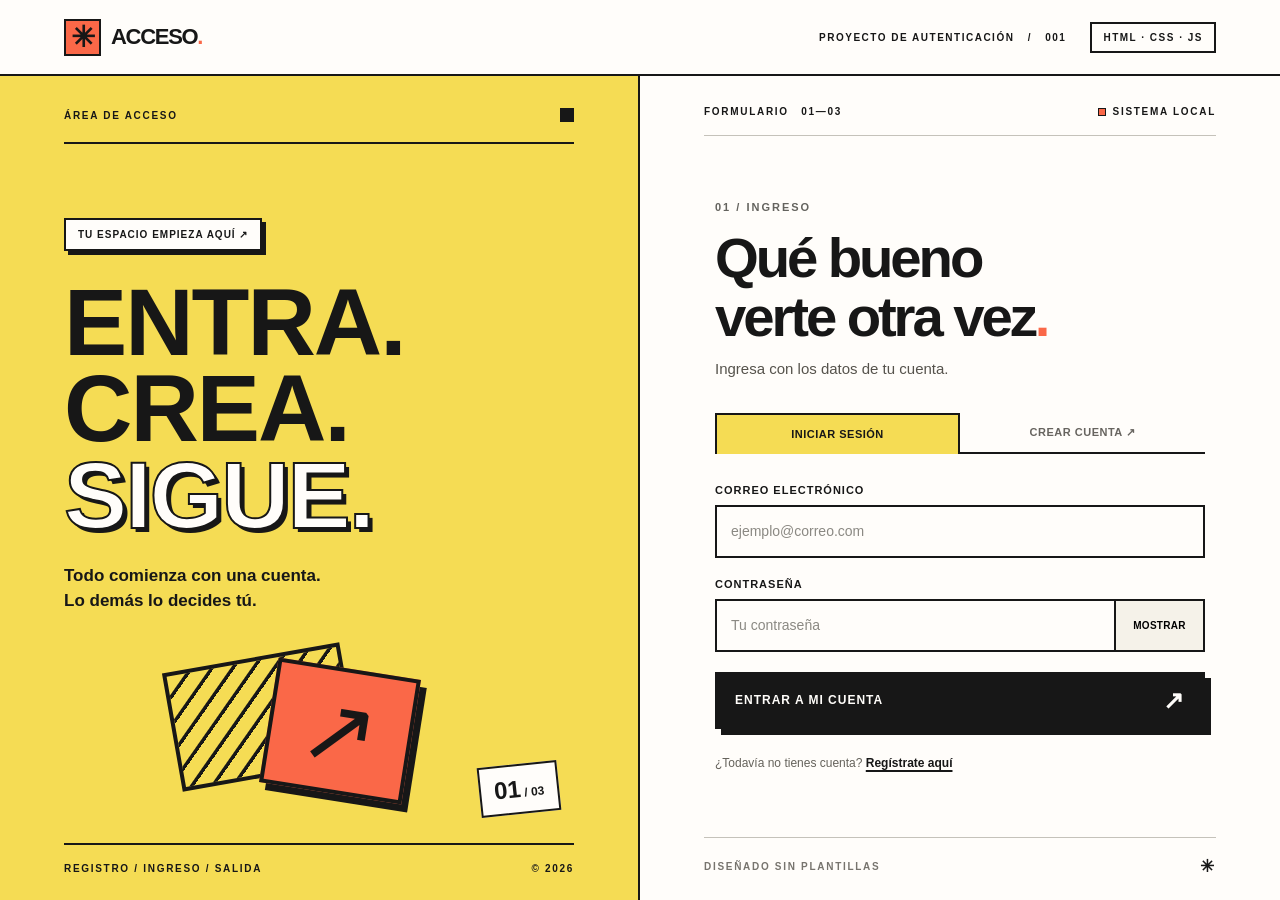
==== pages/bienvenida.html @ 9bf62d39 "change-to-the-front-end-project-structure" ====
<!doctype html>
<html lang="es">
  <head>
    <meta charset="UTF-8" />
    <meta name="viewport" content="width=device-width, initial-scale=1.0" />
    <meta
      name="description"
      content="Proyecto de autenticación desarrollado con HTML, CSS y JavaScript puro."
    />
    <meta name="robots" content="noindex" />
    <title>Mi espacio</title>

    <link rel="stylesheet" href="../styles/style.css" />
    <script src="../logic/api.js" defer></script>
    <script src="../logic/utils.js" defer></script>
    <script src="../logic/sesion.js" defer></script>
    <script src="../logic/bienvenida.js" defer></script>
  </head>
  <body class="verificando">
    <header class="barra-superior">
      <a class="marca" href="bienvenida.html" aria-label="Ir a mi espacio">
        <span class="marca-simbolo" aria-hidden="true">✳</span>
        <span>ACCESO<span class="marca-punto">.</span></span>
      </a>
      <span class="etiqueta-proyecto"
        >PROYECTO DE AUTENTICACIÓN <span aria-hidden="true">/</span> 001</span
      >
      <span class="etiqueta-tecnologia">HTML · CSS · JS</span>
    </header>

    <main class="distribucion">
      <aside class="panel-editorial" aria-label="Presentación de la aplicación">
        <div class="panel-superior">
          <span>ÁREA PRIVADA</span>
          <span class="indicador-negro" aria-hidden="true"></span>
        </div>

        <div class="panel-centro">
          <span class="mini-etiqueta">TU ESPACIO EMPIEZA AQUÍ ↗</span>
          <h1>
            ENTRA.<br />CREA.<br /><span class="palabra-resaltada">SIGUE.</span>
          </h1>
          <p>Todo comienza con una cuenta.<br />Lo demás lo decides tú.</p>
        </div>

        <div class="composicion-grafica" aria-hidden="true">
          <div class="marco-atras"></div>
          <div class="cuadro-coral">↗</div>
          <div class="estampilla">03<span> / 03</span></div>
        </div>

        <div class="panel-inferior">
          <span>REGISTRO / INGRESO / SALIDA</span>
          <span>© 2026</span>
        </div>
      </aside>

      <div class="zona-acceso">
        <div class="zona-superior">
          <span class="numeracion">FORMULARIO <strong>03—03</strong></span>
          <span class="punto-estado"
            ><span aria-hidden="true"></span> SISTEMA LOCAL</span
          >
        </div>

        <section class="pantalla" aria-labelledby="titulo-bienvenida">
          <span class="categoria">03 / MI ESPACIO</span>
          <div class="estado-autenticado">
            <span aria-hidden="true">●</span> SESIÓN ACTIVA
          </div>
          <h2 id="titulo-bienvenida">
            Ya estás<br />dentro<span class="punto-naranja">.</span>
          </h2>
          <p class="texto-intro" id="saludo-usuario">
            Bienvenido a tu espacio.
          </p>

          <div id="aviso-bienvenida" class="aviso" role="alert" hidden></div>

          <div class="ficha-usuario">
            <div class="ficha-encabezado">
              <span>FICHA DE USUARIO</span>
              <span aria-hidden="true">↗</span>
            </div>
            <div class="ficha-fila">
              <span>01 / NOMBRE</span>
              <strong id="nombre-usuario">—</strong>
            </div>
            <div class="ficha-fila">
              <span>02 / CORREO</span>
              <strong id="correo-usuario">—</strong>
            </div>
            <div class="ficha-fila">
              <span>03 / ESTADO</span>
              <strong>ACCESO AUTORIZADO</strong>
            </div>
          </div>

          <button
            type="button"
            id="boton-salir"
            class="boton-principal boton-salir"
          >
            CERRAR SESIÓN <span aria-hidden="true">↗</span>
          </button>
          <p class="nota-inferior">
            Al salir, esta página dejará de estar disponible.
          </p>
        </section>

        <div class="zona-pie">
          <span>DISEÑADO SIN PLANTILLAS</span>
          <span aria-hidden="true">✳</span>
        </div>
      </div>
    </main>
  </body>
</html>
---- styles/style.css ----
/* =========================================================
   1. COLORES Y MEDIDAS
   Cambia estos valores para personalizar toda la página.
   ========================================================= */
:root {
  --amarillo: #f5dc54;
  --coral: #fa6848;
  --negro: #171717;
  --blanco: #fffdfa;
  --crema: #f5f2e9;
  --gris: #64635e;
  --borde: 2px solid var(--negro);
  --sombra: 6px 6px 0 var(--negro);
}

/* =========================================================
   2. CONFIGURACIÓN GENERAL
   ========================================================= */
* { box-sizing: border-box; }

html { scroll-behavior: smooth; }

body {
  margin: 0;
  background: var(--crema);
  color: var(--negro);
  font-family: Arial, Helvetica, sans-serif;
}

button, input { font: inherit; }
button { cursor: pointer; }
a { color: inherit; }
[hidden] { display: none !important; }

/* Páginas privadas: contenido oculto hasta confirmar la sesión. */
body.verificando { visibility: hidden; }

:focus-visible {
  outline: 3px solid var(--coral);
  outline-offset: 3px;
}

/* =========================================================
   3. ENCABEZADO
   ========================================================= */
.barra-superior {
  min-height: 76px;
  display: flex;
  align-items: center;
  gap: 24px;
  padding: 14px 5%;
  background: var(--blanco);
  border-bottom: var(--borde);
}

.marca {
  display: inline-flex;
  align-items: center;
  gap: 10px;
  font-weight: 900;
  font-size: 22px;
  letter-spacing: -1.3px;
  text-decoration: none;
}

.marca-simbolo {
  width: 37px;
  height: 37px;
  display: grid;
  place-items: center;
  background: var(--coral);
  border: var(--borde);
  font-size: 29px;
  line-height: 1;
}

.marca-punto, .punto-naranja { color: var(--coral); }

.etiqueta-proyecto, .etiqueta-tecnologia {
  font-size: 10px;
  font-weight: 800;
  letter-spacing: 1.5px;
}

.etiqueta-proyecto { margin-left: auto; }
.etiqueta-proyecto span { padding: 0 9px; }
.etiqueta-tecnologia { border: var(--borde); padding: 8px 11px; }

/* =========================================================
   4. DISTRIBUCIÓN DE LAS DOS COLUMNAS
   ========================================================= */
.distribucion {
  display: grid;
  grid-template-columns: minmax(0, 1fr) minmax(0, 1fr);
  min-height: calc(100vh - 76px);
}

/* =========================================================
   5. PANEL IZQUIERDO (AMARILLO)
   ========================================================= */
.panel-editorial {
  background: var(--amarillo);
  border-right: var(--borde);
  padding: 32px clamp(26px, 5vw, 84px) 26px;
  position: relative;
  overflow: hidden;
  display: flex;
  flex-direction: column;
  justify-content: space-between;
  min-height: 730px;
}

.panel-superior, .panel-inferior, .zona-superior, .zona-pie {
  display: flex;
  align-items: center;
  justify-content: space-between;
  gap: 12px;
  font-size: 10px;
  font-weight: 900;
  letter-spacing: 1.7px;
}

.panel-superior { border-bottom: var(--borde); padding-bottom: 20px; }
.indicador-negro { background: var(--negro); width: 14px; height: 14px; }
.panel-centro { position: relative; z-index: 2; margin-top: 70px; }

.mini-etiqueta {
  display: inline-block;
  border: var(--borde);
  padding: 9px 12px;
  background: var(--blanco);
  box-shadow: 4px 4px 0 var(--negro);
  font-size: 10px;
  font-weight: 900;
  letter-spacing: 1px;
}

.panel-centro h1 {
  font-family: Impact, "Arial Black", Arial, sans-serif;
  font-size: clamp(68px, 7.4vw, 126px);
  line-height: .91;
  letter-spacing: -2px;
  margin: 28px 0 25px;
  font-weight: 900;
}

.palabra-resaltada {
  color: var(--blanco);
  -webkit-text-stroke: 2px var(--negro);
  text-shadow: 4px 4px 0 var(--negro);
}

.panel-centro p {
  font-size: 17px;
  line-height: 1.5;
  font-weight: 700;
  margin: 0;
  max-width: 360px;
}

/* Ilustración geométrica creada con CSS. */
.composicion-grafica {
  height: 170px;
  position: relative;
  margin-top: 26px;
  flex-shrink: 0;
}

.marco-atras {
  position: absolute;
  width: 180px;
  height: 120px;
  border: 4px solid var(--negro);
  left: 21%;
  top: 13px;
  transform: rotate(-10deg);
  background: repeating-linear-gradient(
    135deg,
    transparent 0,
    transparent 13px,
    var(--negro) 14px,
    var(--negro) 17px
  );
}

.cuadro-coral {
  position: absolute;
  width: 144px;
  height: 126px;
  border: 4px solid var(--negro);
  background: var(--coral);
  left: 40%;
  top: 24px;
  display: grid;
  place-items: center;
  font-size: 93px;
  line-height: 1;
  transform: rotate(9deg);
  box-shadow: 7px 7px 0 var(--negro);
}

.estampilla {
  position: absolute;
  right: 3%;
  bottom: 0;
  background: var(--blanco);
  border: var(--borde);
  padding: 9px 13px;
  font-weight: 900;
  font-size: 24px;
  transform: rotate(-6deg);
}

.estampilla span { font-size: 12px; }
.panel-inferior { border-top: var(--borde); padding-top: 18px; margin-top: 25px; }

/* =========================================================
   6. COLUMNA DERECHA
   ========================================================= */
.zona-acceso {
  background: var(--blanco);
  padding: 30px clamp(26px, 5vw, 90px) 23px;
  display: flex;
  flex-direction: column;
  min-width: 0;
}

.zona-superior { padding-bottom: 18px; border-bottom: 1px solid #c5c2ba; }
.numeracion strong { margin-left: 8px; }
.punto-estado { display: inline-flex; align-items: center; gap: 7px; }
.punto-estado span { width: 8px; height: 8px; background: var(--coral); border: 1px solid var(--negro); }

.pantalla {
  width: min(100%, 490px);
  margin: auto;
  padding: 48px 0 54px;
}

.categoria {
  color: var(--gris);
  font-weight: 900;
  letter-spacing: 2px;
  font-size: 11px;
}

.pantalla h2 {
  font-size: clamp(38px, 4.4vw, 62px);
  letter-spacing: -3.1px;
  line-height: 1.04;
  margin: 14px 0 12px;
  font-weight: 900;
}

.texto-intro { color: #56534c; font-size: 15px; margin: 0 0 32px; line-height: 1.5; }

/* =========================================================
   7. PESTAÑAS DE REGISTRO E INGRESO
   ========================================================= */
.pestanas { display: grid; grid-template-columns: 1fr 1fr; margin-bottom: 30px; border-bottom: var(--borde); }
.pestana {
  padding: 13px 8px;
  font-size: 11px;
  font-weight: 900;
  text-align: center;
  text-decoration: none;
  color: #67645f;
  letter-spacing: .5px;
}
.pestana:hover { color: var(--negro); background: #f4f0e6; }
.pestana-activa { color: var(--negro); border: var(--borde); border-bottom: 0; background: var(--amarillo); margin-bottom: -2px; }
.pestana-activa:hover { background: var(--amarillo); }

/* =========================================================
   8. FORMULARIOS Y CAMPOS
   ========================================================= */
.grupo-campo { margin-bottom: 20px; }
.grupo-campo label {
  display: block;
  font-size: 11px;
  font-weight: 900;
  letter-spacing: 1px;
  margin-bottom: 9px;
}

.grupo-campo input {
  width: 100%;
  height: 53px;
  border: var(--borde);
  border-radius: 0;
  background: var(--blanco);
  padding: 0 14px;
  outline: none;
  color: var(--negro);
  font-size: 14px;
  transition: background .15s;
}

.grupo-campo input:focus { background: #fff9db; box-shadow: 3px 3px 0 var(--negro); }
.grupo-campo input::placeholder { color: #8b8983; }
.grupo-campo input[aria-invalid="true"] { border-color: #bc3b25; background: #fff1ec; }

.campo-con-boton { display: flex; align-items: stretch; }
.campo-con-boton input { border-right: 0; min-width: 0; }
.alternar-clave {
  width: 91px;
  flex-shrink: 0;
  background: var(--crema);
  border: var(--borde);
  padding: 0 8px;
  font-weight: 900;
  font-size: 10px;
  letter-spacing: .3px;
}
.alternar-clave:hover { background: var(--amarillo); }

.reglas-clave {
  display: flex;
  gap: 9px;
  flex-wrap: wrap;
  margin: -6px 0 19px;
  padding: 0;
  list-style: none;
}

.reglas-clave li {
  font-size: 9px;
  font-weight: 900;
  letter-spacing: .3px;
  padding: 6px 7px;
  border: 1px solid #a8a59e;
  color: #77736d;
}
.reglas-clave li.cumplida { background: var(--amarillo); color: var(--negro); border-color: var(--negro); }
.reglas-clave li.cumplida::before { content: "✓ "; }

/* =========================================================
   9. BOTONES, ALERTAS Y ENLACES
   ========================================================= */
.boton-principal {
  background: var(--negro);
  color: var(--blanco);
  border: var(--borde);
  width: 100%;
  min-height: 57px;
  display: flex;
  justify-content: space-between;
  align-items: center;
  padding: 0 18px;
  margin-top: 10px;
  box-shadow: var(--sombra);
  font-weight: 900;
  font-size: 12px;
  letter-spacing: 1px;
  transition: transform .12s, box-shadow .12s, background .12s;
}

.boton-principal span { font-size: 25px; line-height: 1; }
.boton-principal:hover { background: var(--coral); color: var(--negro); }
.boton-principal:active { transform: translate(4px, 4px); box-shadow: 2px 2px 0 var(--negro); }
.boton-principal:disabled { opacity: .65; cursor: wait; }

.nota-inferior { font-size: 12px; margin: 27px 0 0; color: #65625b; }
.nota-inferior a { color: var(--negro); font-weight: 800; text-decoration-thickness: 2px; text-underline-offset: 3px; }

.aviso {
  padding: 12px 14px;
  background: #ffe5df;
  border: var(--borde);
  margin-bottom: 21px;
  font-size: 13px;
  line-height: 1.5;
  font-weight: 700;
}
.aviso.exito { background: #e8f5ca; }

/* =========================================================
   10. PANTALLA DE BIENVENIDA
   ========================================================= */
.estado-autenticado {
  display: inline-block;
  margin-top: 24px;
  background: var(--amarillo);
  border: var(--borde);
  padding: 9px 12px;
  font-size: 11px;
  font-weight: 900;
  letter-spacing: 1px;
}
.estado-autenticado span { color: #1d691a; margin-right: 6px; }

.ficha-usuario { border: var(--borde); box-shadow: var(--sombra); margin: 35px 0 28px; }
.ficha-encabezado {
  display: flex;
  align-items: center;
  justify-content: space-between;
  background: var(--coral);
  border-bottom: var(--borde);
  padding: 12px 16px;
  font-weight: 900;
  font-size: 11px;
  letter-spacing: 1px;
}
.ficha-encabezado span:last-child { font-size: 25px; }
.ficha-fila { padding: 16px; border-bottom: 1px solid #c6c1b7; display: grid; gap: 7px; }
.ficha-fila:last-child { border-bottom: 0; }
.ficha-fila > span { font-size: 10px; font-weight: 900; letter-spacing: 1px; color: var(--gris); }
.ficha-fila strong { font-size: 16px; overflow-wrap: anywhere; }
.boton-salir { background: var(--coral); color: var(--negro); }
.boton-salir:hover { background: var(--amarillo); }

.zona-pie { border-top: 1px solid #c5c2ba; padding-top: 18px; color: #77746e; }
.zona-pie > span:last-child { color: var(--negro); font-size: 17px; }

/* =========================================================
   11. ADAPTACIÓN A CELULARES Y TABLETAS
   ========================================================= */
@media (max-width: 950px) {
  .distribucion { grid-template-columns: 1fr; }
  .panel-editorial { min-height: 355px; border-right: 0; border-bottom: var(--borde); padding: 23px 6%; }
  .panel-centro { margin-top: 34px; }
  .panel-centro h1 { font-size: clamp(52px, 9vw, 86px); margin: 17px 0 12px; }
  .panel-centro p { font-size: 14px; }
  .composicion-grafica { position: absolute; right: 2%; bottom: 35px; width: 230px; opacity: .8; transform: scale(.77); transform-origin: right bottom; }
  .panel-inferior { margin-top: 22px; }
  .zona-acceso { min-height: 720px; padding: 25px 6%; }
  .pantalla { padding: 55px 0; }
}

@media (max-width: 560px) {
  .barra-superior { min-height: 64px; padding: 10px 5%; }
  .marca { font-size: 19px; }
  .marca-simbolo { width: 32px; height: 32px; font-size: 24px; }
  .etiqueta-proyecto { display: none; }
  .etiqueta-tecnologia { margin-left: auto; font-size: 9px; }
  .panel-editorial { min-height: 312px; }
  .panel-centro h1 { font-size: clamp(51px, 12vw, 75px); }
  .panel-centro p { max-width: 210px; font-size: 12px; }
  .composicion-grafica { right: -45px; bottom: 20px; transform: scale(.58); opacity: .55; }
  .panel-inferior { font-size: 8px; }
  .zona-acceso { min-height: 650px; }
  .pantalla h2 { font-size: 42px; letter-spacing: -2px; }
  .pestana { font-size: 10px; }
  .zona-superior, .zona-pie { font-size: 9px; }
}
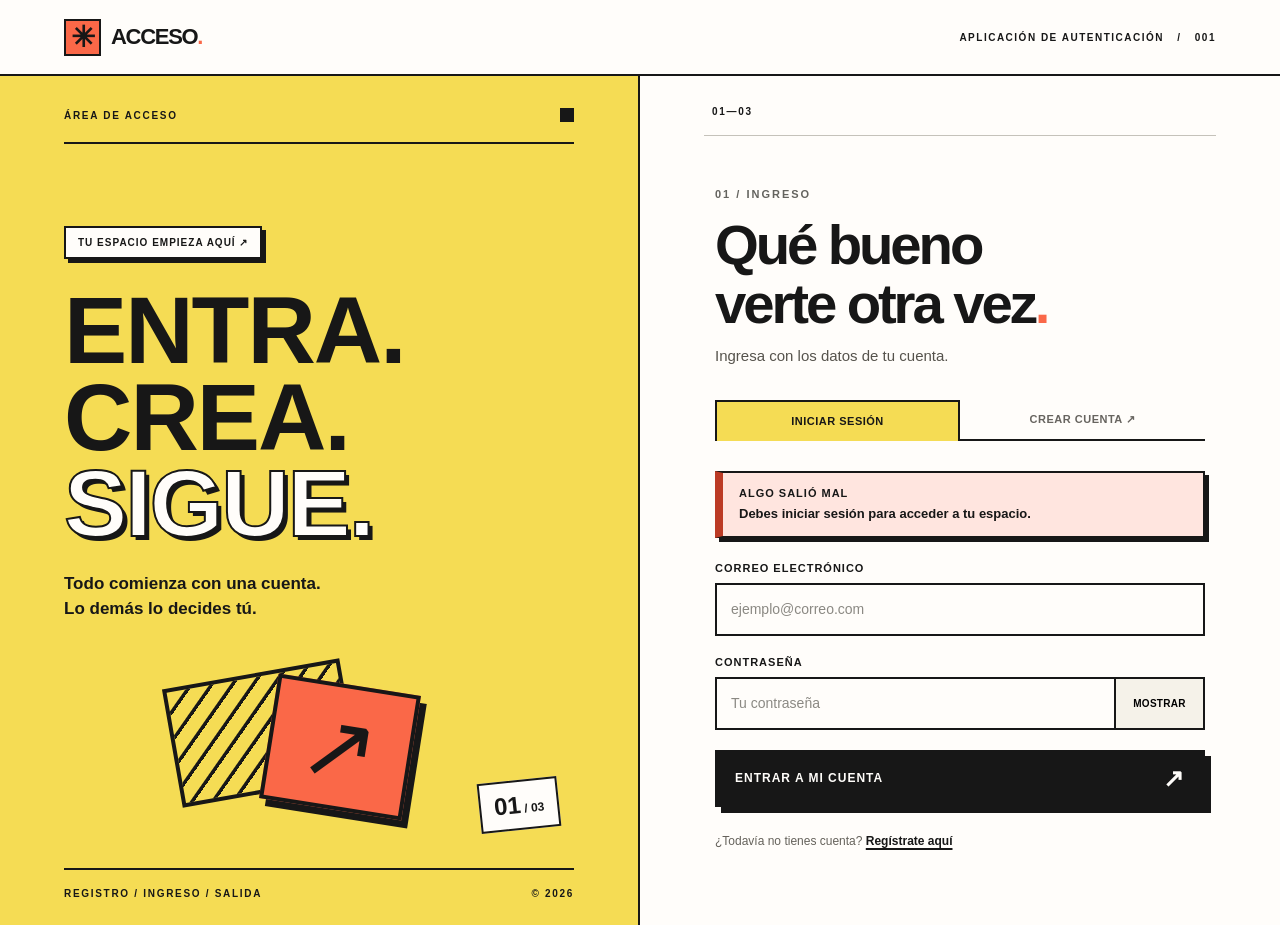
==== commit b8112eec: "stable-frontend-version" ====
--- a/pages/bienvenida.html
+++ b/pages/bienvenida.html
@@ -8,6 +8,7 @@
       content="Proyecto de autenticación desarrollado con HTML, CSS y JavaScript puro."
     />
     <meta name="robots" content="noindex" />
+    <meta http-equiv="Cache-Control" content="no-store" />
     <title>Mi espacio</title>
 
     <link rel="stylesheet" href="../styles/style.css" />
@@ -16,103 +17,113 @@
     <script src="../logic/sesion.js" defer></script>
     <script src="../logic/bienvenida.js" defer></script>
   </head>
-  <body class="verificando">
+  <body class="verificando pagina-completa">
     <header class="barra-superior">
       <a class="marca" href="bienvenida.html" aria-label="Ir a mi espacio">
         <span class="marca-simbolo" aria-hidden="true">✳</span>
         <span>ACCESO<span class="marca-punto">.</span></span>
       </a>
       <span class="etiqueta-proyecto"
-        >PROYECTO DE AUTENTICACIÓN <span aria-hidden="true">/</span> 001</span
+        >APLICACIÓN DE AUTENTICACIÓN <span aria-hidden="true">/</span> 001</span
       >
-      <span class="etiqueta-tecnologia">HTML · CSS · JS</span>
+      <button type="button" class="boton-barra" data-accion="salir">
+        CERRAR SESIÓN <span aria-hidden="true">↗</span>
+      </button>
     </header>
 
-    <main class="distribucion">
-      <aside class="panel-editorial" aria-label="Presentación de la aplicación">
-        <div class="panel-superior">
-          <span>ÁREA PRIVADA</span>
-          <span class="indicador-negro" aria-hidden="true"></span>
+    <main class="espacio">
+      <section class="espacio-hero" aria-labelledby="titulo-bienvenida">
+        <div class="espacio-hero-superior">
+          <span class="mini-etiqueta">03 / MI ESPACIO</span>
+          <span class="estado-autenticado">
+            <span aria-hidden="true">●</span> SESIÓN ACTIVA
+          </span>
         </div>
 
-        <div class="panel-centro">
-          <span class="mini-etiqueta">TU ESPACIO EMPIEZA AQUÍ ↗</span>
-          <h1>
-            ENTRA.<br />CREA.<br /><span class="palabra-resaltada">SIGUE.</span>
+        <div class="espacio-hero-centro">
+          <h1 id="titulo-bienvenida">
+            Bienvenido,<br /><span id="nombre-saludo" class="nombre-saludo">—</span
+            ><span class="punto-naranja">.</span>
           </h1>
-          <p>Todo comienza con una cuenta.<br />Lo demás lo decides tú.</p>
+          <div class="avatar" aria-hidden="true">
+            <span id="iniciales-usuario">?</span>
+          </div>
         </div>
 
-        <div class="composicion-grafica" aria-hidden="true">
-          <div class="marco-atras"></div>
-          <div class="cuadro-coral">↗</div>
-          <div class="estampilla">03<span> / 03</span></div>
-        </div>
+        <p class="espacio-hero-texto">
+          Ya estás dentro. Esta página solo está disponible mientras tu sesión siga activa.
+        </p>
+      </section>
 
-        <div class="panel-inferior">
-          <span>REGISTRO / INGRESO / SALIDA</span>
-          <span>© 2026</span>
-        </div>
-      </aside>
+      <div class="espacio-contenido">
+        <div id="aviso-bienvenida" class="aviso" role="alert" hidden></div>
 
-      <div class="zona-acceso">
-        <div class="zona-superior">
-          <span class="numeracion">FORMULARIO <strong>03—03</strong></span>
-          <span class="punto-estado"
-            ><span aria-hidden="true"></span> SISTEMA LOCAL</span
-          >
-        </div>
-
-        <section class="pantalla" aria-labelledby="titulo-bienvenida">
-          <span class="categoria">03 / MI ESPACIO</span>
-          <div class="estado-autenticado">
-            <span aria-hidden="true">●</span> SESIÓN ACTIVA
-          </div>
-          <h2 id="titulo-bienvenida">
-            Ya estás<br />dentro<span class="punto-naranja">.</span>
-          </h2>
-          <p class="texto-intro" id="saludo-usuario">
-            Bienvenido a tu espacio.
-          </p>
-
-          <div id="aviso-bienvenida" class="aviso" role="alert" hidden></div>
-
-          <div class="ficha-usuario">
+        <div class="espacio-tarjetas">
+          <article class="tarjeta">
             <div class="ficha-encabezado">
-              <span>FICHA DE USUARIO</span>
+              <span>01 / FICHA DE USUARIO</span>
               <span aria-hidden="true">↗</span>
             </div>
             <div class="ficha-fila">
-              <span>01 / NOMBRE</span>
+              <span>NOMBRE</span>
               <strong id="nombre-usuario">—</strong>
             </div>
             <div class="ficha-fila">
-              <span>02 / CORREO</span>
+              <span>CORREO</span>
               <strong id="correo-usuario">—</strong>
             </div>
             <div class="ficha-fila">
-              <span>03 / ESTADO</span>
+              <span>IDENTIFICADOR</span>
+              <strong id="id-usuario">—</strong>
+            </div>
+          </article>
+
+          <article class="tarjeta">
+            <div class="ficha-encabezado encabezado-amarillo">
+              <span>02 / ESTADO DE LA SESIÓN</span>
+              <span aria-hidden="true">●</span>
+            </div>
+            <div class="ficha-fila">
+              <span>ESTADO</span>
               <strong>ACCESO AUTORIZADO</strong>
             </div>
-          </div>
+            <div class="ficha-fila">
+              <span>VERIFICADA A LAS</span>
+              <strong id="hora-ingreso">—</strong>
+            </div>
+            <div class="ficha-fila">
+              <span>EXPIRACIÓN</span>
+              <strong>Tras 30 minutos de inactividad</strong>
+            </div>
+          </article>
 
-          <button
-            type="button"
-            id="boton-salir"
-            class="boton-principal boton-salir"
-          >
-            CERRAR SESIÓN <span aria-hidden="true">↗</span>
-          </button>
-          <p class="nota-inferior">
-            Al salir, esta página dejará de estar disponible.
-          </p>
-        </section>
-
-        <div class="zona-pie">
-          <span>DISEÑADO SIN PLANTILLAS</span>
-          <span aria-hidden="true">✳</span>
+          <article class="tarjeta tarjeta-salida">
+            <div class="ficha-encabezado encabezado-negro">
+              <span>03 / SALIDA</span>
+              <span aria-hidden="true">✳</span>
+            </div>
+            <div class="tarjeta-cuerpo">
+              <p>
+                Al cerrar sesión se destruye tu sesión en el servidor. Volver con el botón
+                «Atrás» no te devolverá a esta página.
+              </p>
+              <button
+                type="button"
+                id="boton-salir"
+                class="boton-principal boton-salir"
+                data-accion="salir"
+              >
+                CERRAR SESIÓN <span aria-hidden="true">↗</span>
+              </button>
+            </div>
+          </article>
         </div>
       </div>
     </main>
+
+    <footer class="espacio-pie">
+      <span>REGISTRO / INGRESO / SALIDA</span>
+      <span>© 2026</span>
+    </footer>
   </body>
 </html>
--- a/styles/style.css
+++ b/styles/style.css
@@ -362,16 +362,39 @@
 .nota-inferior { font-size: 12px; margin: 27px 0 0; color: #65625b; }
 .nota-inferior a { color: var(--negro); font-weight: 800; text-decoration-thickness: 2px; text-underline-offset: 3px; }
 
+/* Avisos: error (rojo), éxito (verde) e información (amarillo). */
 .aviso {
-  padding: 12px 14px;
+  display: grid;
+  gap: 3px;
+  padding: 12px 14px 12px 16px;
   background: #ffe5df;
   border: var(--borde);
-  margin-bottom: 21px;
+  border-left-width: 8px;
+  border-left-color: #bc3b25;
+  box-shadow: 4px 4px 0 var(--negro);
+  margin-bottom: 24px;
   font-size: 13px;
   line-height: 1.5;
+  animation: aparecer .18s ease-out;
+}
+.aviso-titulo { font-size: 11px; font-weight: 900; letter-spacing: 1px; text-transform: uppercase; }
+.aviso-texto { font-weight: 700; }
+.aviso.exito { background: #e8f5ca; border-left-color: #1d691a; }
+.aviso.info { background: #fff6c8; border-left-color: var(--negro); }
+
+@keyframes aparecer {
+  from { opacity: 0; transform: translateY(-4px); }
+  to { opacity: 1; transform: none; }
+}
+
+/* Mensaje de error debajo de cada campo. */
+.error-campo {
+  margin: 7px 0 0;
+  color: #a2311d;
+  font-size: 12px;
   font-weight: 700;
 }
-.aviso.exito { background: #e8f5ca; }
+.error-campo::before { content: "✕ "; }
 
 /* =========================================================
    10. PANTALLA DE BIENVENIDA
@@ -410,6 +433,168 @@
 
 .zona-pie { border-top: 1px solid #c5c2ba; padding-top: 18px; color: #77746e; }
 .zona-pie > span:last-child { color: var(--negro); font-size: 17px; }
+
+/* =========================================================
+   10.1 BIENVENIDA A PANTALLA COMPLETA
+   ========================================================= */
+.pagina-completa { min-height: 100vh; display: flex; flex-direction: column; }
+
+.boton-barra {
+  display: inline-flex;
+  align-items: center;
+  gap: 10px;
+  background: var(--coral);
+  border: var(--borde);
+  box-shadow: 3px 3px 0 var(--negro);
+  padding: 9px 14px;
+  font-size: 11px;
+  font-weight: 900;
+  letter-spacing: 1px;
+  color: var(--negro);
+}
+.boton-barra span { font-size: 18px; line-height: 1; }
+.boton-barra:hover { background: var(--amarillo); }
+.boton-barra:active { transform: translate(2px, 2px); box-shadow: 1px 1px 0 var(--negro); }
+.boton-barra:disabled, .boton-salir:disabled { opacity: .65; cursor: wait; }
+
+.espacio { flex: 1; display: flex; flex-direction: column; }
+
+.espacio-hero {
+  background: var(--amarillo);
+  border-bottom: var(--borde);
+  padding: 32px 5% 40px;
+  position: relative;
+  overflow: hidden;
+}
+/* Franja decorativa de fondo. */
+.espacio-hero::after {
+  content: "";
+  position: absolute;
+  right: -60px;
+  bottom: -40px;
+  width: 340px;
+  height: 200px;
+  border: 4px solid var(--negro);
+  transform: rotate(-10deg);
+  background: repeating-linear-gradient(135deg, transparent 0, transparent 13px, var(--negro) 14px, var(--negro) 17px);
+  opacity: .18;
+  pointer-events: none;
+}
+
+.espacio-hero-superior {
+  display: flex;
+  align-items: center;
+  justify-content: space-between;
+  gap: 12px;
+  flex-wrap: wrap;
+  border-bottom: var(--borde);
+  padding-bottom: 20px;
+}
+.espacio-hero-superior .estado-autenticado { margin-top: 0; background: var(--blanco); }
+
+.espacio-hero-centro {
+  display: flex;
+  align-items: center;
+  justify-content: space-between;
+  gap: 32px;
+  margin-top: 34px;
+  position: relative;
+  z-index: 1;
+}
+
+.espacio-hero h1 {
+  font-family: Impact, "Arial Black", Arial, sans-serif;
+  font-size: clamp(54px, 8vw, 132px);
+  line-height: .93;
+  letter-spacing: -2px;
+  margin: 0;
+  font-weight: 900;
+  min-width: 0;
+  overflow-wrap: anywhere;
+}
+.nombre-saludo {
+  color: var(--blanco);
+  -webkit-text-stroke: 2px var(--negro);
+  text-shadow: 5px 5px 0 var(--negro);
+}
+
+.avatar {
+  flex-shrink: 0;
+  width: clamp(110px, 14vw, 190px);
+  aspect-ratio: 1;
+  display: grid;
+  place-items: center;
+  background: var(--coral);
+  border: 4px solid var(--negro);
+  box-shadow: 8px 8px 0 var(--negro);
+  transform: rotate(6deg);
+  font-family: Impact, "Arial Black", Arial, sans-serif;
+  font-size: clamp(44px, 6vw, 84px);
+}
+
+.espacio-hero-texto {
+  position: relative;
+  z-index: 1;
+  margin: 26px 0 0;
+  max-width: 520px;
+  font-size: 17px;
+  line-height: 1.5;
+  font-weight: 700;
+}
+
+.espacio-contenido {
+  flex: 1;
+  background: var(--blanco);
+  padding: 40px 5% 48px;
+}
+
+.espacio-tarjetas {
+  display: grid;
+  grid-template-columns: repeat(3, minmax(0, 1fr));
+  gap: 28px;
+}
+
+.tarjeta {
+  border: var(--borde);
+  box-shadow: var(--sombra);
+  background: var(--blanco);
+  display: flex;
+  flex-direction: column;
+}
+.encabezado-amarillo { background: var(--amarillo); }
+.encabezado-amarillo span:last-child { color: #1d691a; font-size: 18px; }
+.encabezado-negro { background: var(--negro); color: var(--blanco); }
+.tarjeta-cuerpo { padding: 16px; display: flex; flex-direction: column; flex: 1; }
+.tarjeta-cuerpo p { margin: 0 0 18px; font-size: 14px; line-height: 1.55; color: #56534c; }
+.tarjeta-cuerpo .boton-principal { margin-top: auto; }
+
+.espacio-pie {
+  display: flex;
+  justify-content: space-between;
+  gap: 12px;
+  padding: 18px 5%;
+  border-top: var(--borde);
+  background: var(--crema);
+  font-size: 10px;
+  font-weight: 900;
+  letter-spacing: 1.7px;
+}
+
+@media (max-width: 950px) {
+  .espacio-tarjetas { grid-template-columns: 1fr 1fr; }
+  .tarjeta-salida { grid-column: 1 / -1; }
+}
+
+@media (max-width: 620px) {
+  .espacio-hero { padding: 22px 16px 30px; }
+  .espacio-hero-centro { flex-direction: column-reverse; align-items: flex-start; gap: 22px; margin-top: 24px; }
+  .avatar { width: 96px; font-size: 40px; box-shadow: 5px 5px 0 var(--negro); }
+  .espacio-hero-texto { font-size: 14px; }
+  .espacio-contenido { padding: 26px 16px 34px; }
+  .espacio-tarjetas { grid-template-columns: 1fr; gap: 22px; }
+  .boton-barra { margin-left: auto; padding: 8px 10px; font-size: 10px; }
+  .espacio-pie { padding: 14px 16px; font-size: 8px; }
+}
 
 /* =========================================================
    11. ADAPTACIÓN A CELULARES Y TABLETAS
